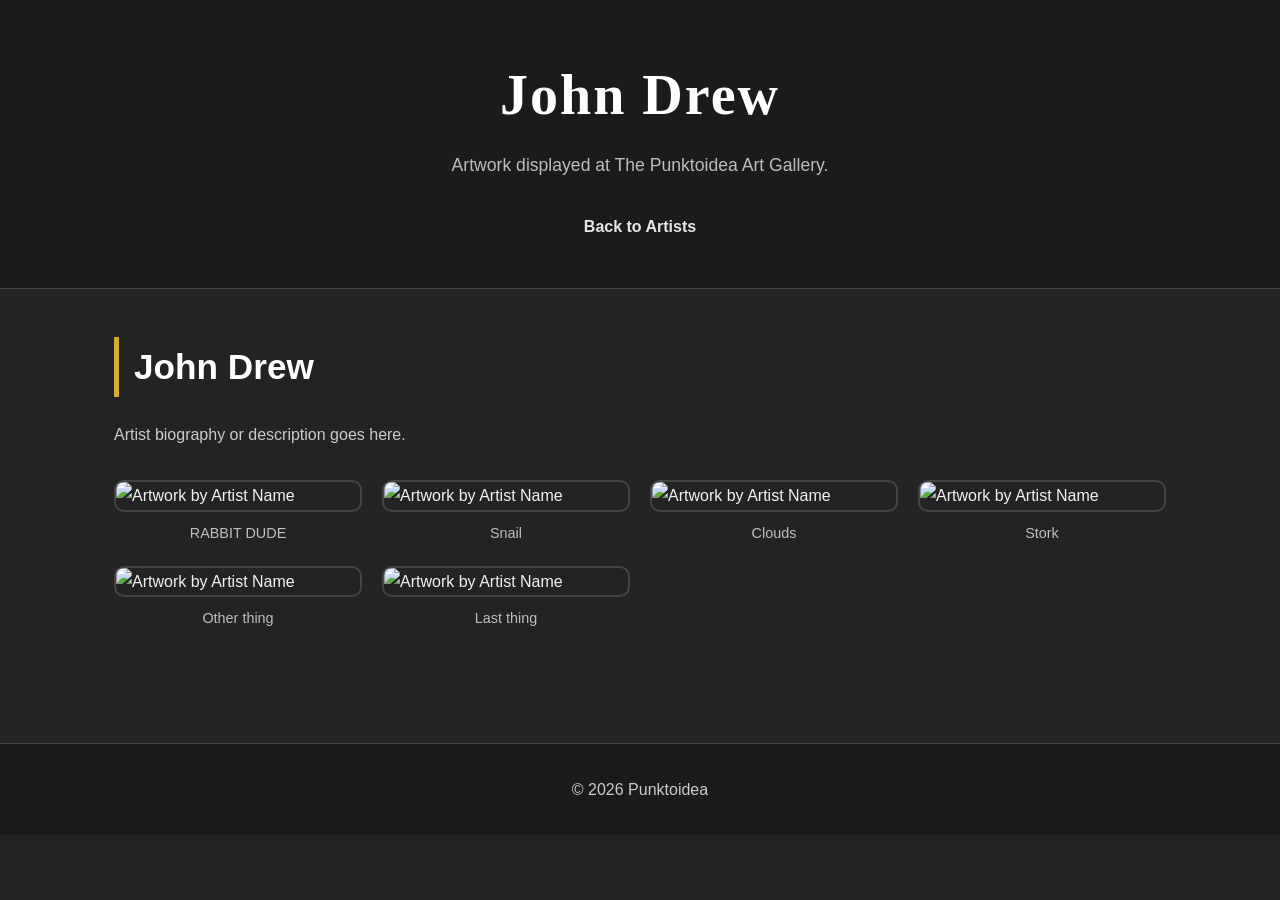
==== john.html @ 774a1330 "Update john.html" ====
<!DOCTYPE html>
<html lang="en">

<head>
    <meta charset="UTF-8">
    <meta name="viewport" content="width=device-width, initial-scale=1.0">

    <title>John Drew | Punktoidea</title>

    <meta name="description" content="Artwork by John Drew at the Punktoidea Art Gallery.">

    <link rel="icon" href="images/favicon.ico">

    <link rel="stylesheet" href="styles.css">

</head>

<body>

    <!-- ================= Header ================= -->

    <header>

        <h1>John Drew</h1>

        <p>
            Artwork displayed at The Punktoidea Art Gallery.
        </p>

        <nav>
            <a href="index.html">Back to Artists</a>
        </nav>

    </header>


    <!-- ================= Main ================= -->

    <main>

        <section class="artist-page">

            <h2>John Drew</h2>

            <p>
                Artist biography or description goes here.
            </p>


            <div class="gallery">

                <figure>
                    <img src="images/John/Pieces/jd_Stork.jpeg"
                         alt="Artwork by Artist Name"
                         loading="lazy">
                    <figcaption>RABBIT DUDE</figcaption>
                </figure>


                <figure>
                    <img src="images/John/jd_lino_Rabbit.jpeg"
                         alt="Artwork by Artist Name"
                         loading="lazy">
                    <figcaption>Snail</figcaption>
                </figure>


                <figure>
                    <img src="images/John/jd_CloudsAndFields.jpeg"
                         alt="Artwork by Artist Name"
                         loading="lazy">
                    <figcaption>Clouds</figcaption>
                </figure>


                <figure>
                    <img src="imaegs/John/jd_Lighthouse.jpg"
                         alt="Artwork by Artist Name"
                         loading="lazy">
                    <figcaption>Stork</figcaption>
                </figure>


                <figure>
                    <img src="images/John/jd_Snail.jpeg"
                         alt="Artwork by Artist Name"
                         loading="lazy">
                    <figcaption>Other thing</figcaption>
                </figure>

                
                <figure>
                    <img src="images/John/jd_Snail2.jpeg"
                         alt="Artwork by Artist Name"
                         loading="lazy">
                    <figcaption>Last thing</figcaption>
                </figure>

                <!-- Add more artwork here -->

                <!--
                <figure>
                    <img src="images/ArtistName/art5.jpeg"
                         alt="Artwork by Artist Name"
                         loading="lazy">
                    <figcaption>Title or description</figcaption>
                </figure>
                -->


            </div>

        </section>

    </main>


    <!-- ================= Footer ================= -->

    <footer>

        <p>&copy; 2026 Punktoidea</p>

    </footer>


</body>

</html>
---- styles.css ----
/* ===== Global ===== */

* {
    margin: 0;
    padding: 0;
    box-sizing: border-box;
}

html {
    scroll-behavior: smooth;
}

body {
    background-color: #232323;
    color: #f2f2f2;
    font-family: "Segoe UI", Arial, sans-serif;
    line-height: 1.7;
}

/* ===== Links ===== */

a {
    color: #e6e6e6;
    text-decoration: none;
    transition: .3s;
}

a:hover {
    color: #d4af37;
}

/* ===== Header ===== */

header {
    background: #1b1b1b;
    text-align: center;
    padding: 3rem 1rem;
    border-bottom: 1px solid #444;
}

header h1 {
    font-family: "Cormorant Garamond", serif;
    font-size: 3.5rem;
    color: #ffffff;
    margin-bottom: .5rem;
    letter-spacing: 2px;
}

header p {
    color: #bdbdbd;
    font-size: 1.1rem;
}

/* ===== Navigation ===== */

nav {
    margin-top: 2rem;
}

nav a {
    color: #e6e6e6;
    text-decoration: none;
    margin: 0 1rem;
    font-weight: bold;
    transition: .3s;
}

nav a:hover {
    color: #d4af37;
}

/* ===== Main ===== */

main {
    max-width: 1100px;
    margin: auto;
    padding: 3rem 1.5rem;
}

section {
    margin-bottom: 4rem;
}

h2 {
    font-size: 2.2rem;
    margin-bottom: 1.5rem;
    border-left: 5px solid #d4af37;
    padding-left: 15px;
    color: white;
}

h3 {
    font-size: 1.6rem;
    margin-bottom: .5rem;
}

p {
    color: #cccccc;
}

/* ===== Artist Cards ===== */

.artist {
    background: #2d2d2d;
    border-radius: 12px;
    padding: 2rem;
    box-shadow: 0 8px 20px rgba(0,0,0,.35);
}

.artist + hr {
    margin: 3rem 0;
}

/* ===== Gallery ===== */

.gallery {
    display: grid;
    grid-template-columns: repeat(auto-fit, minmax(220px,1fr));
    gap: 20px;
    margin-top: 2rem;
}

.gallery figure {
    margin: 0;
}

.gallery img {
    width: 100%;
    display: block;
    border-radius: 10px;
    border: 2px solid #444;
    transition: .3s;
}

.gallery img:hover {
    transform: scale(1.04);
    border-color: #d4af37;
    box-shadow: 0 0 18px rgba(212,175,55,.45);
}

figcaption {
    margin-top: .6rem;
    text-align: center;
    color: #bfbfbf;
    font-size: .9rem;
}

/* ===== Dividers ===== */

hr {
    border: none;
    height: 1px;
    background: #444;
    margin: 3rem 0;
}

/* ===== Footer ===== */

footer {
    background: #1b1b1b;
    text-align: center;
    padding: 2rem;
    color: #999;
    border-top: 1px solid #444;
}

/* ===== Mobile ===== */

@media (max-width: 768px) {

    header h1 {
        font-size: 2.5rem;
    }

    nav a {
        display: inline-block;
        margin: .5rem;
    }

}
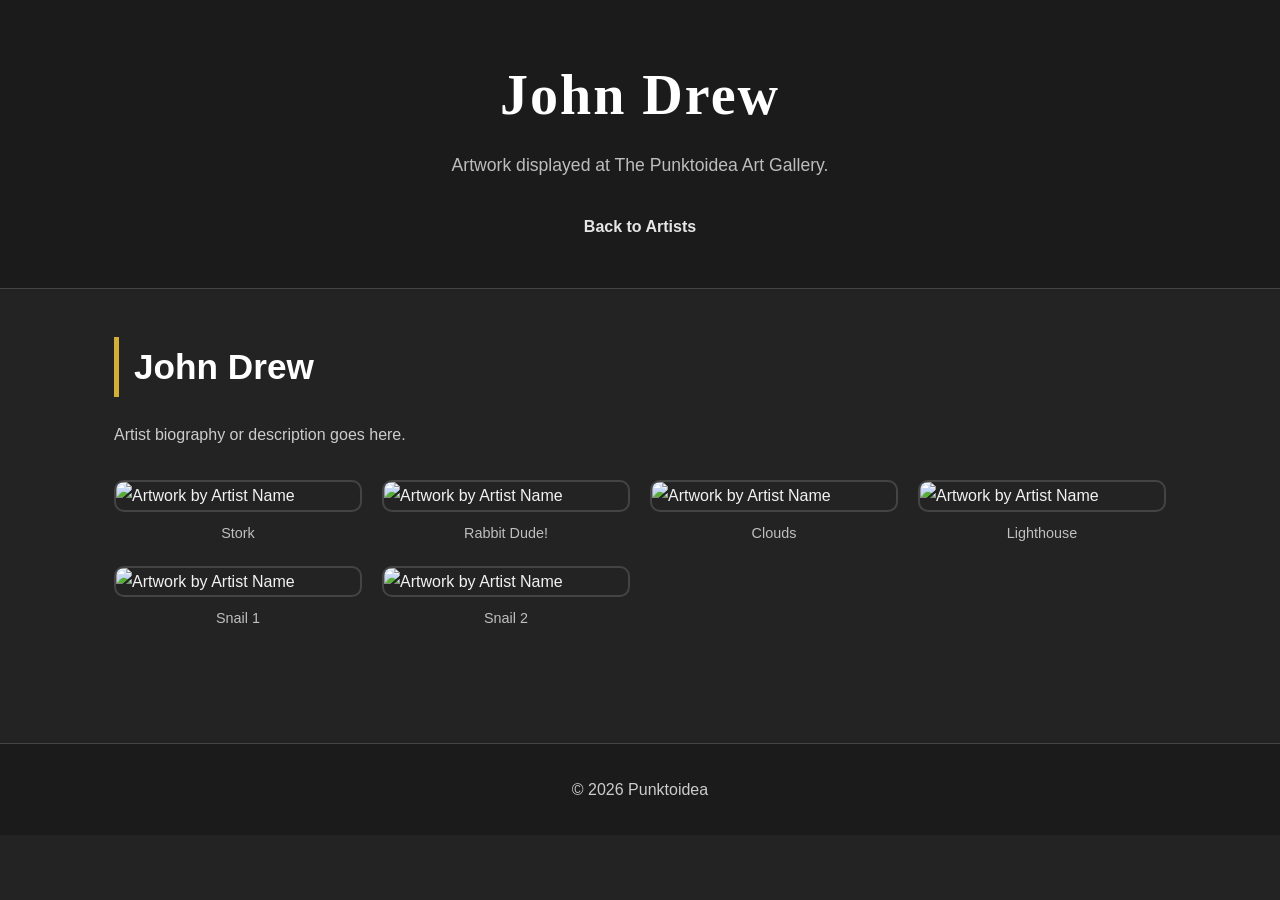
==== commit 4cc2c6a2: "Update john.html" ====
--- a/john.html
+++ b/john.html
@@ -53,7 +53,7 @@
                     <img src="images/John/Pieces/jd_Stork.jpeg"
                          alt="Artwork by Artist Name"
                          loading="lazy">
-                    <figcaption>RABBIT DUDE</figcaption>
+                    <figcaption>Stork</figcaption>
                 </figure>
 
 
@@ -61,7 +61,7 @@
                     <img src="images/John/jd_lino_Rabbit.jpeg"
                          alt="Artwork by Artist Name"
                          loading="lazy">
-                    <figcaption>Snail</figcaption>
+                    <figcaption>Rabbit Dude!</figcaption>
                 </figure>
 
 
@@ -77,7 +77,7 @@
                     <img src="imaegs/John/jd_Lighthouse.jpg"
                          alt="Artwork by Artist Name"
                          loading="lazy">
-                    <figcaption>Stork</figcaption>
+                    <figcaption>Lighthouse</figcaption>
                 </figure>
 
 
@@ -85,7 +85,7 @@
                     <img src="images/John/jd_Snail.jpeg"
                          alt="Artwork by Artist Name"
                          loading="lazy">
-                    <figcaption>Other thing</figcaption>
+                    <figcaption>Snail 1</figcaption>
                 </figure>
 
                 
@@ -93,7 +93,7 @@
                     <img src="images/John/jd_Snail2.jpeg"
                          alt="Artwork by Artist Name"
                          loading="lazy">
-                    <figcaption>Last thing</figcaption>
+                    <figcaption>Snail 2</figcaption>
                 </figure>
 
                 <!-- Add more artwork here -->
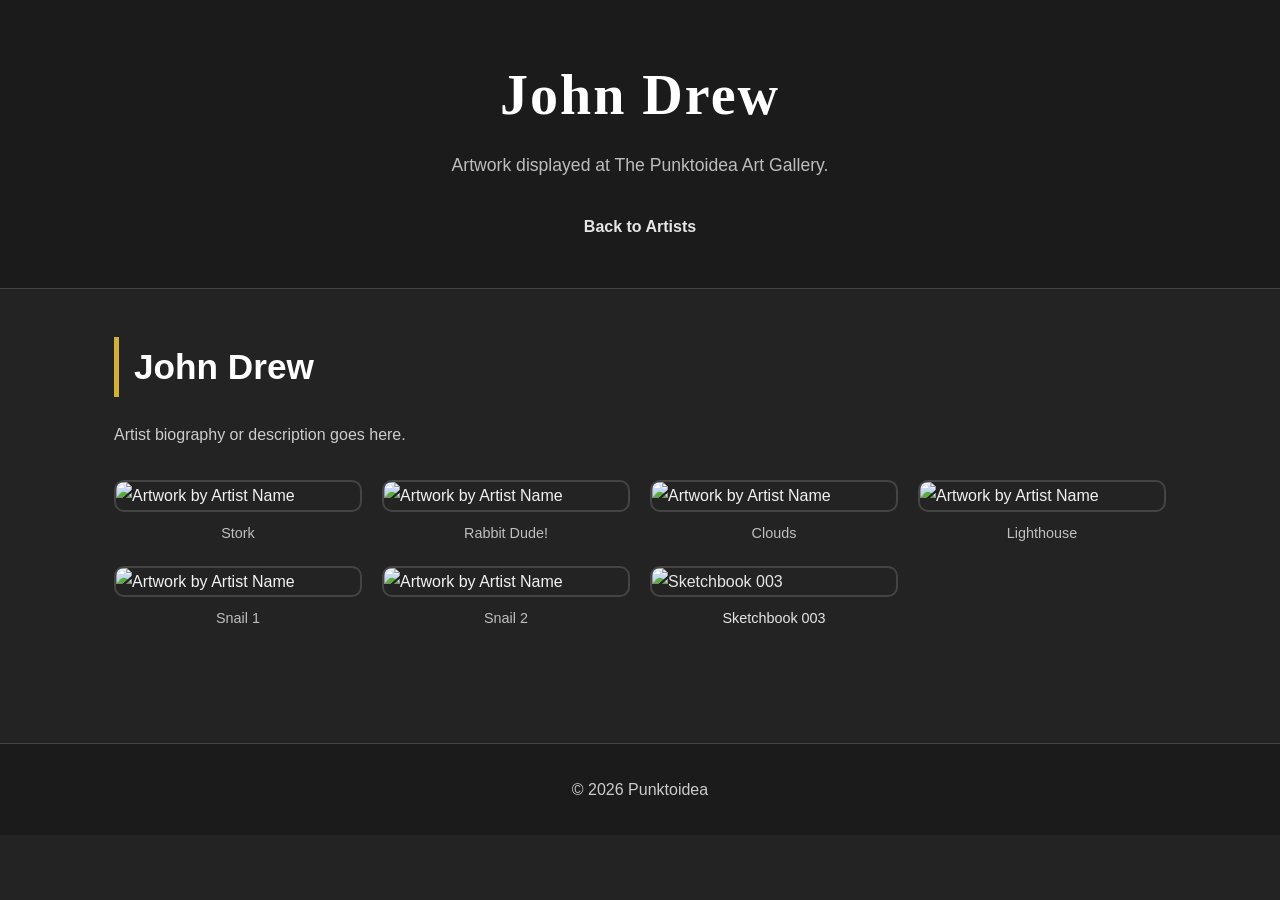
==== commit e6d04a08: "Update john.html" ====
--- a/john.html
+++ b/john.html
@@ -96,6 +96,17 @@
                     <figcaption>Snail 2</figcaption>
                 </figure>
 
+<figure>
+    <a href="sketchbook003.html">
+        <img src="images/John/jd_Sketchbook003.jpeg"
+             alt="Sketchbook 003"
+             loading="lazy">
+    </a>
+    <figcaption>
+        <a href="sketchbook003.html">Sketchbook 003</a>
+    </figcaption>
+</figure>
+
                 <!-- Add more artwork here -->
 
                 <!--
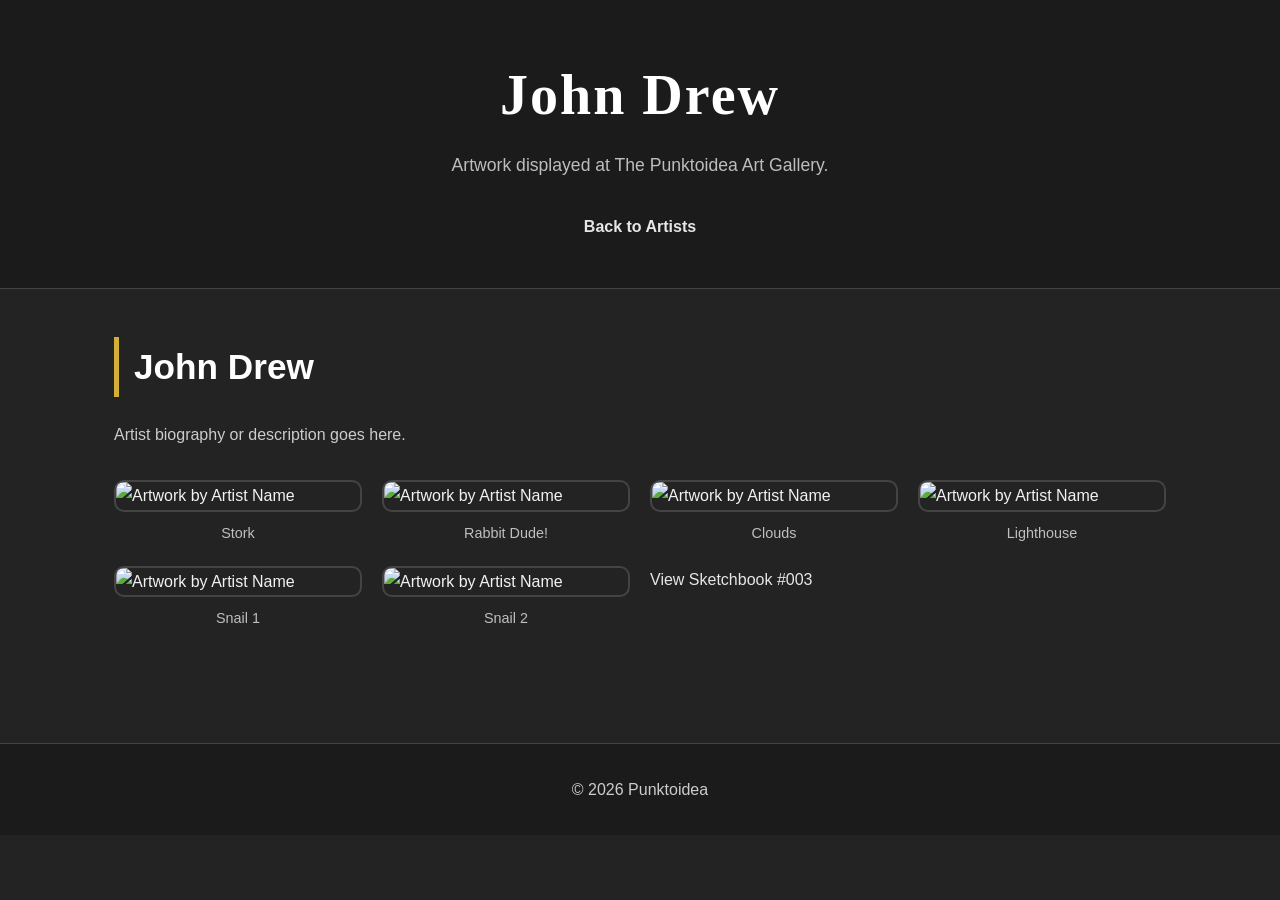
==== commit 77485a7e: "Update john.html" ====
--- a/john.html
+++ b/john.html
@@ -96,16 +96,7 @@
                     <figcaption>Snail 2</figcaption>
                 </figure>
 
-<figure>
-    <a href="sketchbook003.html">
-        <img src="images/John/jd_Sketchbook003.jpeg"
-             alt="Sketchbook 003"
-             loading="lazy">
-    </a>
-    <figcaption>
-        <a href="sketchbook003.html">Sketchbook 003</a>
-    </figcaption>
-</figure>
+<a href="Sketchbook003.html">View Sketchbook #003</a>
 
                 <!-- Add more artwork here -->
 
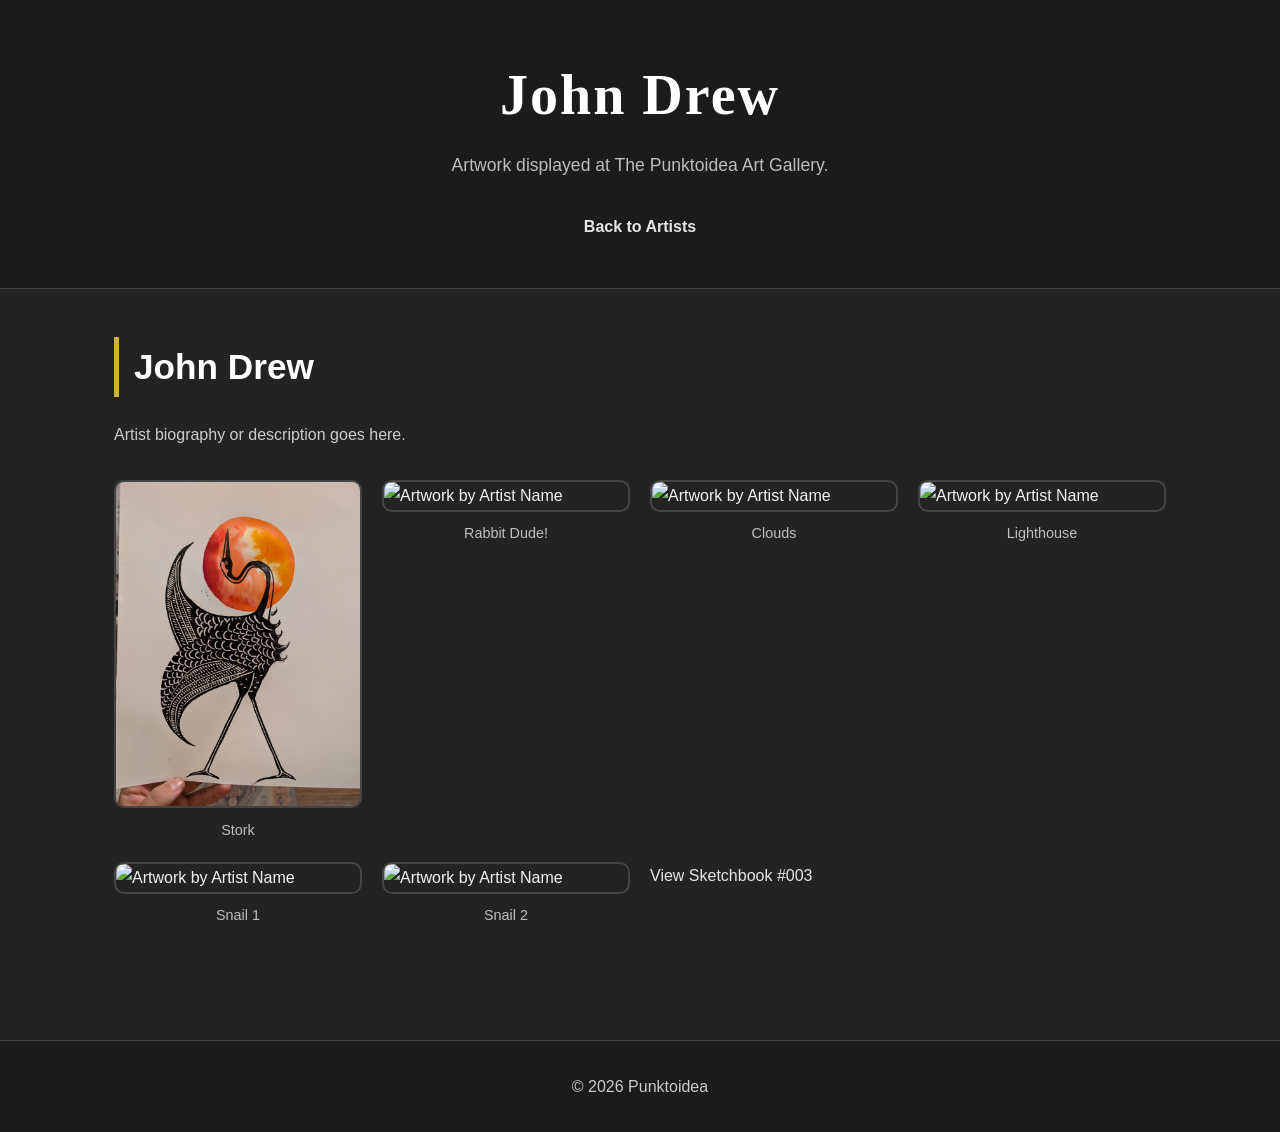
==== commit 31ea18e9: "Update john.html" ====
--- a/john.html
+++ b/john.html
@@ -50,7 +50,7 @@
             <div class="gallery">
 
                 <figure>
-                    <img src="images/John/Pieces/jd_Stork.jpeg"
+                    <img src="images/John/Pieces/jd_Stork.jpg"
                          alt="Artwork by Artist Name"
                          loading="lazy">
                     <figcaption>Stork</figcaption>
@@ -74,7 +74,7 @@
 
 
                 <figure>
-                    <img src="imaegs/John/jd_Lighthouse.jpg"
+                    <img src="imaegs/John/jd_Lighthouse.jpeg"
                          alt="Artwork by Artist Name"
                          loading="lazy">
                     <figcaption>Lighthouse</figcaption>
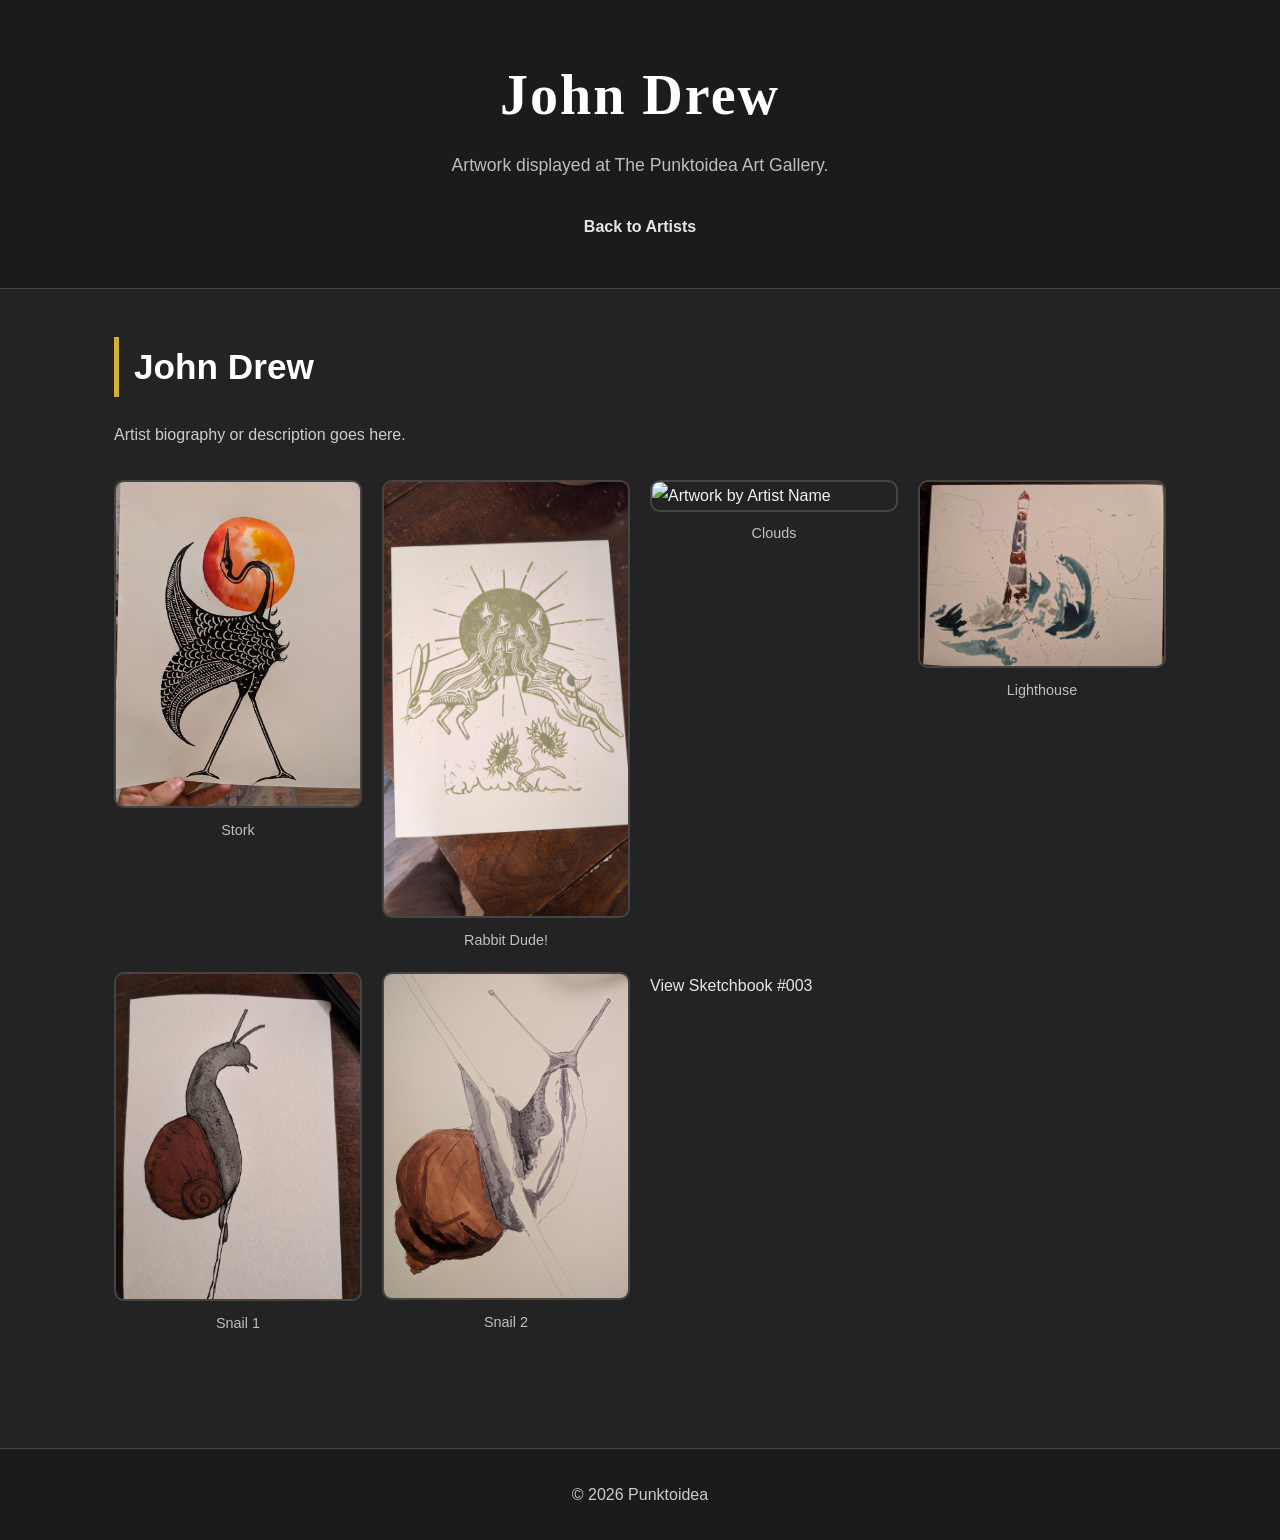
==== commit fe6dc955: "Update john.html" ====
--- a/john.html
+++ b/john.html
@@ -58,7 +58,7 @@
 
 
                 <figure>
-                    <img src="images/John/jd_lino_Rabbit.jpeg"
+                    <img src="images/John/Pieces/jd_lino_Rabbit.jpeg"
                          alt="Artwork by Artist Name"
                          loading="lazy">
                     <figcaption>Rabbit Dude!</figcaption>
@@ -66,7 +66,7 @@
 
 
                 <figure>
-                    <img src="images/John/jd_CloudsAndFields.jpeg"
+                    <img src="images/John/Pieces/jd_CloudsAndFields.jpeg"
                          alt="Artwork by Artist Name"
                          loading="lazy">
                     <figcaption>Clouds</figcaption>
@@ -74,7 +74,7 @@
 
 
                 <figure>
-                    <img src="imaegs/John/jd_Lighthouse.jpeg"
+                    <img src="images/John/Pieces/jd_Lighthouse.jpeg"
                          alt="Artwork by Artist Name"
                          loading="lazy">
                     <figcaption>Lighthouse</figcaption>
@@ -82,7 +82,7 @@
 
 
                 <figure>
-                    <img src="images/John/jd_Snail.jpeg"
+                    <img src="images/John/Pieces/jd_Snail.jpeg"
                          alt="Artwork by Artist Name"
                          loading="lazy">
                     <figcaption>Snail 1</figcaption>
@@ -90,7 +90,7 @@
 
                 
                 <figure>
-                    <img src="images/John/jd_Snail2.jpeg"
+                    <img src="images/John/Pieces/jd_Snail2.jpeg"
                          alt="Artwork by Artist Name"
                          loading="lazy">
                     <figcaption>Snail 2</figcaption>
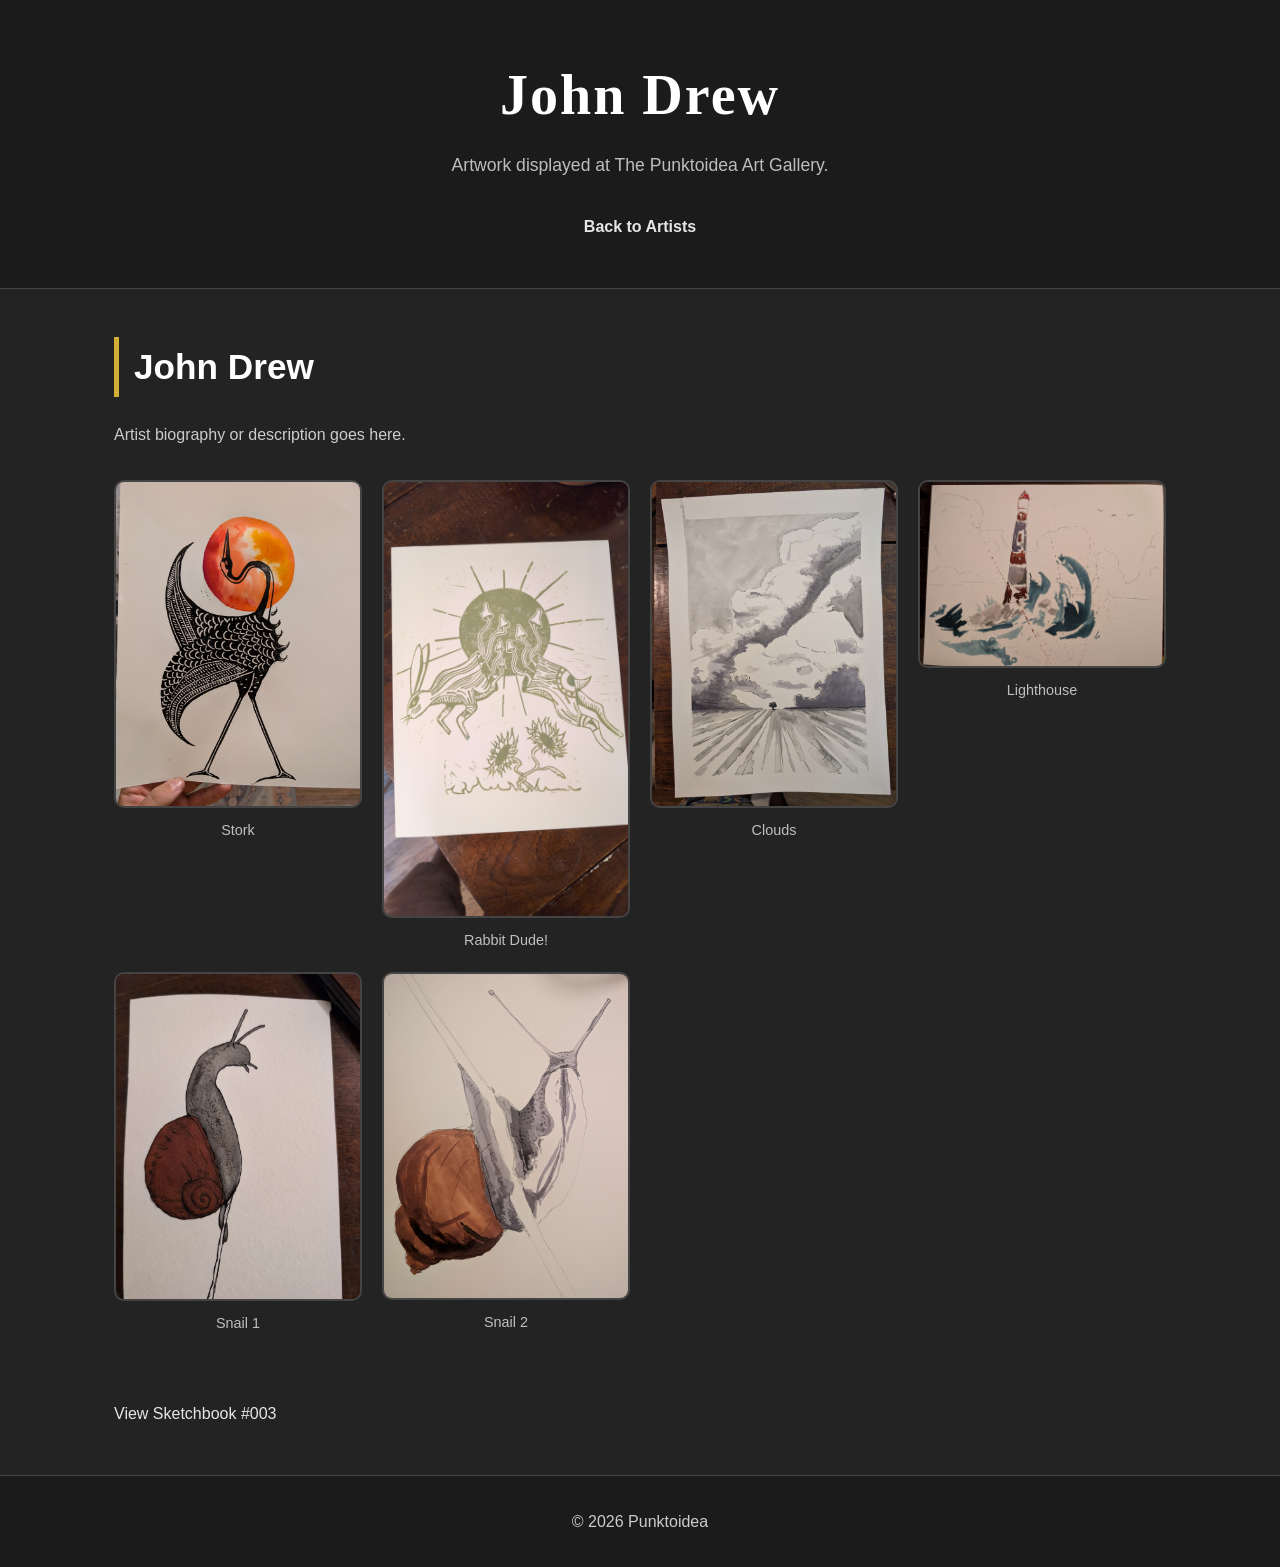
==== commit 0a7a36e5: "Update john.html" ====
--- a/john.html
+++ b/john.html
@@ -96,8 +96,6 @@
                     <figcaption>Snail 2</figcaption>
                 </figure>
 
-<a href="Sketchbook003.html">View Sketchbook #003</a>
-
                 <!-- Add more artwork here -->
 
                 <!--
@@ -114,6 +112,8 @@
 
         </section>
 
+    <a href="Sketchbook003.html">View Sketchbook #003</a>
+
     </main>
 
 
